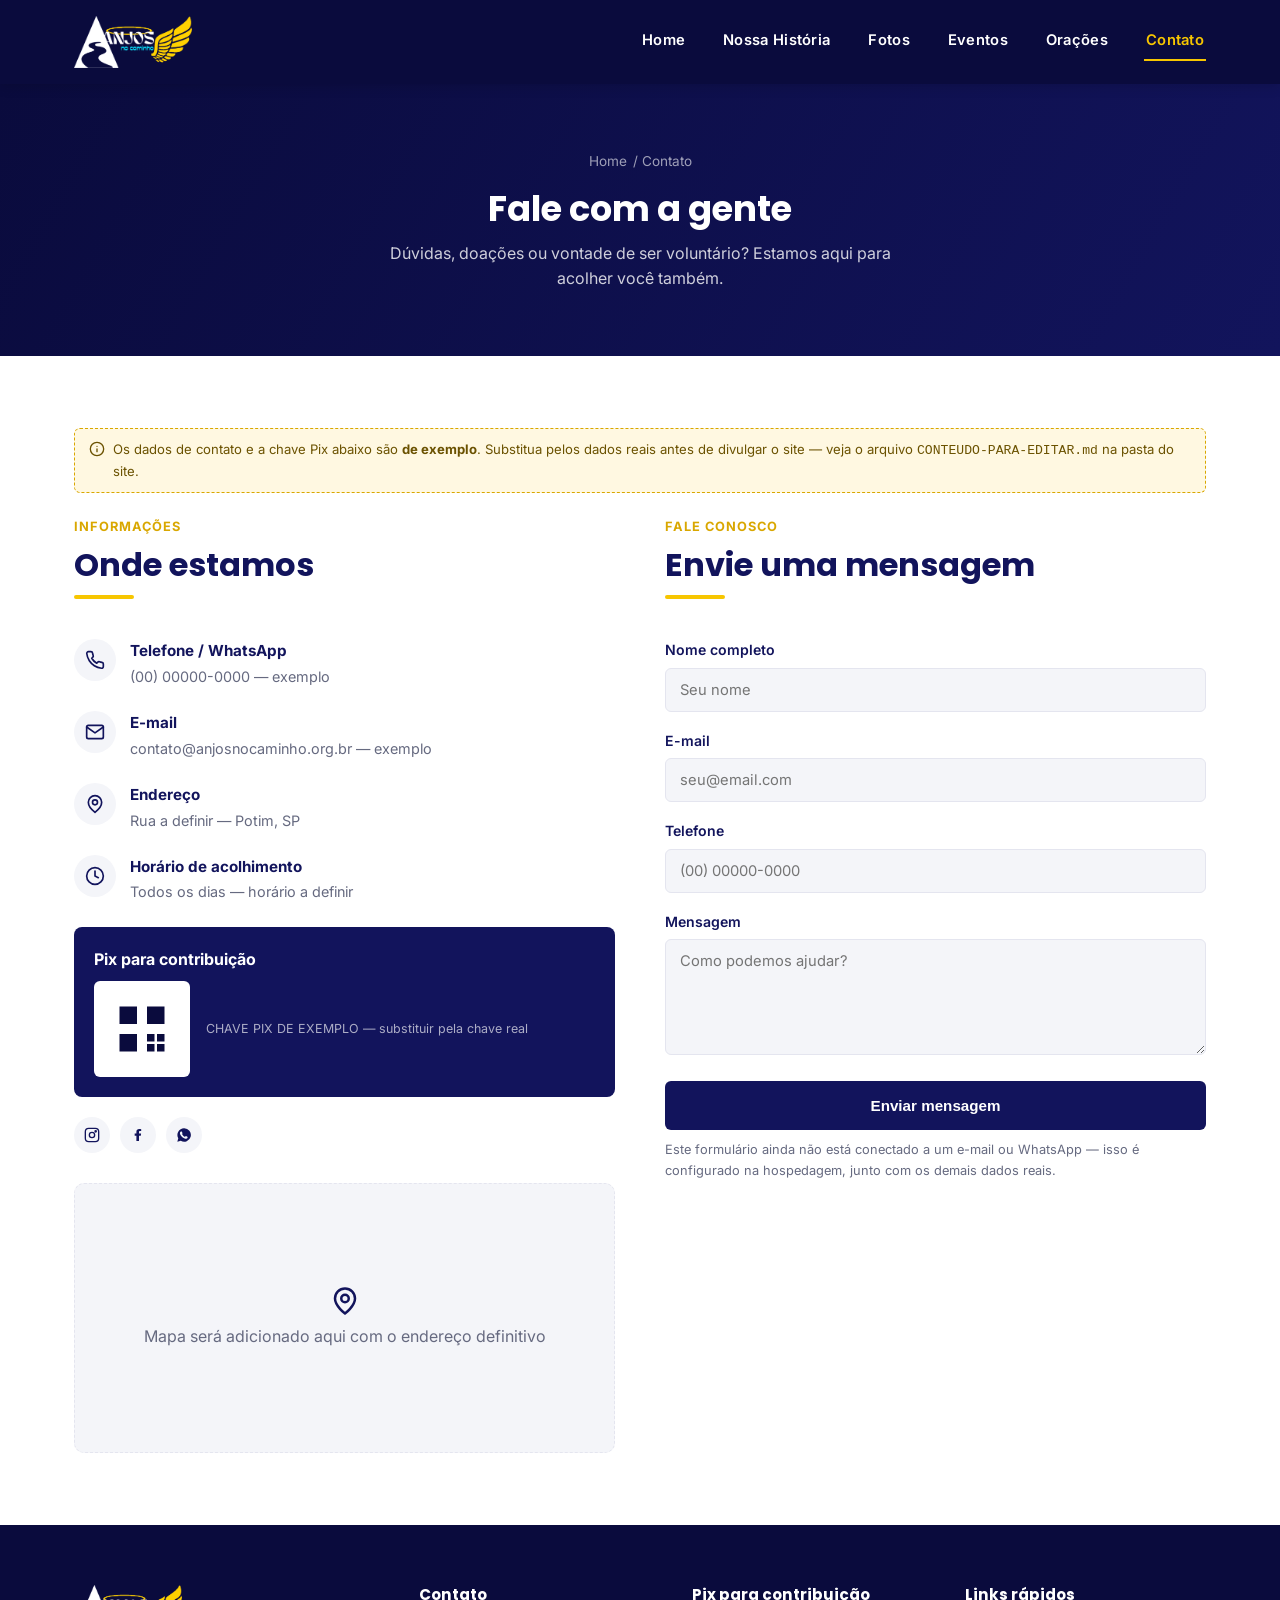
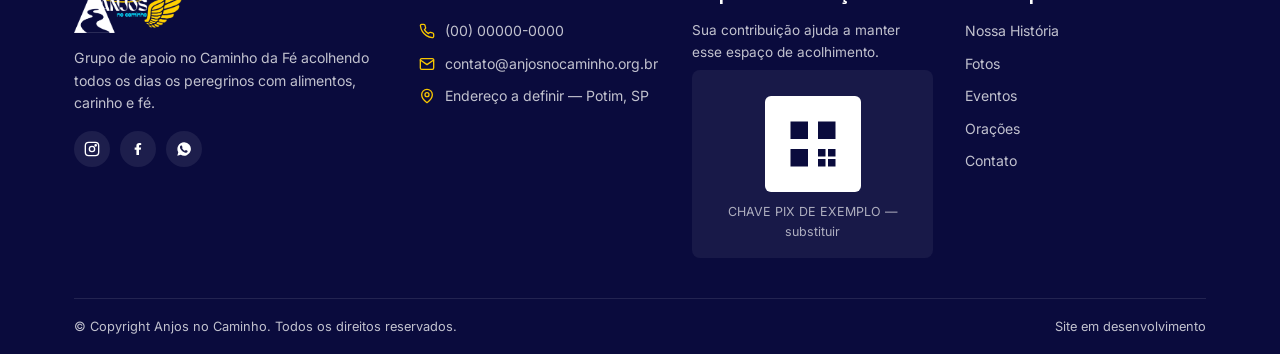
==== contato.html @ d67cbb2f "Primeira versão do site Anjos no Caminho Site institucional em HTML/CSS/JS puro com Home, Nossa Hist" ====
<!DOCTYPE html>
<html lang="pt-BR">
<head>
<meta charset="UTF-8">
<meta name="viewport" content="width=device-width, initial-scale=1.0">
<title>Contato | Anjos no Caminho</title>
<meta name="description" content="Fale com o grupo Anjos no Caminho, seja voluntário ou contribua com o projeto.">
<link rel="icon" href="images/logo-cor.png">
<link rel="preconnect" href="https://fonts.googleapis.com">
<link href="https://fonts.googleapis.com/css2?family=Inter:wght@400;500;600;700&family=Poppins:wght@600;700&display=swap" rel="stylesheet">
<link rel="stylesheet" href="css/style.css">
</head>
<body>

<header class="site-header">
  <div class="container">
    <a href="index.html" class="logo">
      <img src="images/logo-claro.png" alt="Anjos no Caminho">
    </a>
    <nav class="main-nav">
      <a href="index.html">Home</a>
      <a href="historia.html">Nossa História</a>
      <a href="fotos.html">Fotos</a>
      <a href="eventos.html">Eventos</a>
      <a href="oracoes.html">Orações</a>
      <a href="contato.html">Contato</a>
    </nav>
    <button class="nav-toggle" aria-label="Abrir menu"><span></span><span></span><span></span></button>
  </div>
</header>

<section class="page-hero">
  <div class="container">
    <div class="breadcrumb"><a href="index.html">Home</a> / Contato</div>
    <h1>Fale com a gente</h1>
    <p>Dúvidas, doações ou vontade de ser voluntário? Estamos aqui para acolher você também.</p>
  </div>
</section>

<section>
  <div class="container">

    <div class="edit-note">
      <svg viewBox="0 0 24 24" fill="none" stroke="currentColor" stroke-width="2" stroke-linecap="round" stroke-linejoin="round"><circle cx="12" cy="12" r="10"/><path d="M12 16v-4M12 8h.01"/></svg>
      <span>Os dados de contato e a chave Pix abaixo são <strong>de exemplo</strong>. Substitua pelos dados reais antes de divulgar o site — veja o arquivo <code>CONTEUDO-PARA-EDITAR.md</code> na pasta do site.</span>
    </div>

    <div class="contact-layout">

      <div>
        <div class="section-head left">
          <span class="eyebrow">Informações</span>
          <h2>Onde estamos</h2>
          <div class="underline"></div>
        </div>
        <ul class="contact-info-list">
          <li>
            <span class="icon-badge"><svg viewBox="0 0 24 24" fill="none" stroke="currentColor" stroke-width="2" stroke-linecap="round" stroke-linejoin="round"><path d="M22 16.92v3a2 2 0 0 1-2.18 2 19.79 19.79 0 0 1-8.63-3.07 19.5 19.5 0 0 1-6-6 19.79 19.79 0 0 1-3.07-8.67A2 2 0 0 1 4.11 2h3a2 2 0 0 1 2 1.72c.127.96.362 1.903.7 2.81a2 2 0 0 1-.45 2.11L8.09 9.91a16 16 0 0 0 6 6l1.27-1.27a2 2 0 0 1 2.11-.45c.907.338 1.85.573 2.81.7A2 2 0 0 1 22 16.92z"/></svg></span>
            <div><strong>Telefone / WhatsApp</strong><span>(00) 00000-0000 — exemplo</span></div>
          </li>
          <li>
            <span class="icon-badge"><svg viewBox="0 0 24 24" fill="none" stroke="currentColor" stroke-width="2" stroke-linecap="round" stroke-linejoin="round"><path d="M4 4h16a2 2 0 0 1 2 2v12a2 2 0 0 1-2 2H4a2 2 0 0 1-2-2V6a2 2 0 0 1 2-2z"/><path d="m22 6-10 7L2 6"/></svg></span>
            <div><strong>E-mail</strong><span>contato@anjosnocaminho.org.br — exemplo</span></div>
          </li>
          <li>
            <span class="icon-badge"><svg viewBox="0 0 24 24" fill="none" stroke="currentColor" stroke-width="2" stroke-linecap="round" stroke-linejoin="round"><path d="M20 10c0 6-8 12-8 12s-8-6-8-12a8 8 0 0 1 16 0Z"/><circle cx="12" cy="10" r="3"/></svg></span>
            <div><strong>Endereço</strong><span>Rua a definir — Potim, SP</span></div>
          </li>
          <li>
            <span class="icon-badge"><svg viewBox="0 0 24 24" fill="none" stroke="currentColor" stroke-width="2" stroke-linecap="round" stroke-linejoin="round"><circle cx="12" cy="12" r="10"/><path d="M12 6v6l4 2"/></svg></span>
            <div><strong>Horário de acolhimento</strong><span>Todos os dias — horário a definir</span></div>
          </li>
        </ul>

        <div class="pix-box" style="text-align:left;padding:20px;background:var(--navy);">
          <strong style="color:#fff;display:block;margin-bottom:8px;">Pix para contribuição</strong>
          <div style="display:flex;gap:16px;align-items:center;">
            <div class="pix-qr" style="margin:0;flex-shrink:0;"><svg viewBox="0 0 24 24" fill="currentColor"><rect x="3" y="3" width="7" height="7"/><rect x="14" y="3" width="7" height="7"/><rect x="3" y="14" width="7" height="7"/><rect x="14" y="14" width="3" height="3"/><rect x="18" y="14" width="3" height="3"/><rect x="14" y="18" width="3" height="3"/><rect x="18" y="18" width="3" height="3"/></svg></div>
            <div class="pix-key">CHAVE PIX DE EXEMPLO — substituir pela chave real</div>
          </div>
        </div>

        <div class="social-icons" style="margin-top:20px;">
          <a href="#" aria-label="Instagram" style="background:var(--bg-light);"><svg viewBox="0 0 24 24" fill="none" stroke="var(--navy)" stroke-width="2" stroke-linecap="round" stroke-linejoin="round"><rect x="2" y="2" width="20" height="20" rx="5"/><circle cx="12" cy="12" r="4"/><circle cx="17.5" cy="6.5" r="1"/></svg></a>
          <a href="#" aria-label="Facebook" style="background:var(--bg-light);"><svg viewBox="0 0 24 24" fill="var(--navy)"><path d="M13.5 21v-8h2.7l.4-3.2h-3.1V7.7c0-.9.3-1.6 1.6-1.6h1.7V3.2C15.9 3.1 14.9 3 13.7 3c-2.4 0-4.1 1.5-4.1 4.2v2.6H7v3.2h2.6V21h3.9Z"/></svg></a>
          <a href="#" aria-label="WhatsApp" style="background:var(--bg-light);"><svg viewBox="0 0 24 24" fill="var(--navy)"><path d="M12 2a10 10 0 0 0-8.6 15L2 22l5.2-1.4A10 10 0 1 0 12 2Zm5.6 14.3c-.2.7-1.4 1.3-2 1.4-.5.1-1.1.1-1.8-.1-.4-.1-1-.3-1.7-.6-3-1.3-4.9-4.3-5-4.5-.1-.2-1.2-1.6-1.2-3s.7-2.1 1-2.4c.3-.3.6-.4.8-.4h.6c.2 0 .4 0 .6.5l.8 2c.1.2.1.4 0 .6l-.4.5c-.1.2-.3.3-.1.6.2.3.8 1.3 1.7 2.1 1.1 1 2.1 1.4 2.4 1.5.3.1.5.1.6-.1l.6-.7c.2-.3.4-.2.6-.1l1.8.9c.2.1.4.2.4.4 0 .2 0 .9-.2 1.4Z"/></svg></a>
        </div>

        <div class="map-placeholder">
          <svg viewBox="0 0 24 24" fill="none" stroke="currentColor" stroke-width="2" stroke-linecap="round" stroke-linejoin="round"><path d="M20 10c0 6-8 12-8 12s-8-6-8-12a8 8 0 0 1 16 0Z"/><circle cx="12" cy="10" r="3"/></svg>
          <span>Mapa será adicionado aqui com o endereço definitivo</span>
        </div>
      </div>

      <div>
        <div class="section-head left">
          <span class="eyebrow">Fale conosco</span>
          <h2>Envie uma mensagem</h2>
          <div class="underline"></div>
        </div>
        <form class="contact-form">
          <div class="form-group">
            <label for="nome">Nome completo</label>
            <input type="text" id="nome" name="nome" placeholder="Seu nome" required>
          </div>
          <div class="form-group">
            <label for="email">E-mail</label>
            <input type="email" id="email" name="email" placeholder="seu@email.com" required>
          </div>
          <div class="form-group">
            <label for="telefone">Telefone</label>
            <input type="tel" id="telefone" name="telefone" placeholder="(00) 00000-0000">
          </div>
          <div class="form-group">
            <label for="mensagem">Mensagem</label>
            <textarea id="mensagem" name="mensagem" rows="5" placeholder="Como podemos ajudar?" required></textarea>
          </div>
          <button type="submit" class="btn btn-navy btn-block">Enviar mensagem</button>
          <p class="form-note form-note-status" style="display:none;color:var(--navy);font-weight:600;"></p>
          <p class="form-note">Este formulário ainda não está conectado a um e-mail ou WhatsApp — isso é configurado na hospedagem, junto com os demais dados reais.</p>
        </form>
      </div>

    </div>
  </div>
</section>

<footer class="site-footer">
  <div class="container">
    <div class="footer-grid">
      <div class="footer-about">
        <img src="images/logo-claro.png" alt="Anjos no Caminho">
        <p>Grupo de apoio no Caminho da Fé acolhendo todos os dias os peregrinos com alimentos, carinho e fé.</p>
        <div class="social-icons">
          <a href="#" aria-label="Instagram"><svg viewBox="0 0 24 24" fill="none" stroke="currentColor" stroke-width="2" stroke-linecap="round" stroke-linejoin="round"><rect x="2" y="2" width="20" height="20" rx="5"/><circle cx="12" cy="12" r="4"/><circle cx="17.5" cy="6.5" r="1"/></svg></a>
          <a href="#" aria-label="Facebook"><svg viewBox="0 0 24 24" fill="currentColor"><path d="M13.5 21v-8h2.7l.4-3.2h-3.1V7.7c0-.9.3-1.6 1.6-1.6h1.7V3.2C15.9 3.1 14.9 3 13.7 3c-2.4 0-4.1 1.5-4.1 4.2v2.6H7v3.2h2.6V21h3.9Z"/></svg></a>
          <a href="#" aria-label="WhatsApp"><svg viewBox="0 0 24 24" fill="currentColor"><path d="M12 2a10 10 0 0 0-8.6 15L2 22l5.2-1.4A10 10 0 1 0 12 2Zm5.6 14.3c-.2.7-1.4 1.3-2 1.4-.5.1-1.1.1-1.8-.1-.4-.1-1-.3-1.7-.6-3-1.3-4.9-4.3-5-4.5-.1-.2-1.2-1.6-1.2-3s.7-2.1 1-2.4c.3-.3.6-.4.8-.4h.6c.2 0 .4 0 .6.5l.8 2c.1.2.1.4 0 .6l-.4.5c-.1.2-.3.3-.1.6.2.3.8 1.3 1.7 2.1 1.1 1 2.1 1.4 2.4 1.5.3.1.5.1.6-.1l.6-.7c.2-.3.4-.2.6-.1l1.8.9c.2.1.4.2.4.4 0 .2 0 .9-.2 1.4Z"/></svg></a>
        </div>
      </div>
      <div class="footer-col">
        <h4>Contato</h4>
        <ul class="footer-contact">
          <li><svg viewBox="0 0 24 24" fill="none" stroke="currentColor" stroke-width="2" stroke-linecap="round" stroke-linejoin="round"><path d="M22 16.92v3a2 2 0 0 1-2.18 2 19.79 19.79 0 0 1-8.63-3.07 19.5 19.5 0 0 1-6-6 19.79 19.79 0 0 1-3.07-8.67A2 2 0 0 1 4.11 2h3a2 2 0 0 1 2 1.72c.127.96.362 1.903.7 2.81a2 2 0 0 1-.45 2.11L8.09 9.91a16 16 0 0 0 6 6l1.27-1.27a2 2 0 0 1 2.11-.45c.907.338 1.85.573 2.81.7A2 2 0 0 1 22 16.92z"/></svg><span>(00) 00000-0000</span></li>
          <li><svg viewBox="0 0 24 24" fill="none" stroke="currentColor" stroke-width="2" stroke-linecap="round" stroke-linejoin="round"><path d="M4 4h16a2 2 0 0 1 2 2v12a2 2 0 0 1-2 2H4a2 2 0 0 1-2-2V6a2 2 0 0 1 2-2z"/><path d="m22 6-10 7L2 6"/></svg><span>contato@anjosnocaminho.org.br</span></li>
          <li><svg viewBox="0 0 24 24" fill="none" stroke="currentColor" stroke-width="2" stroke-linecap="round" stroke-linejoin="round"><path d="M20 10c0 6-8 12-8 12s-8-6-8-12a8 8 0 0 1 16 0Z"/><circle cx="12" cy="10" r="3"/></svg><span>Endereço a definir — Potim, SP</span></li>
        </ul>
      </div>
      <div class="footer-col">
        <h4>Pix para contribuição</h4>
        <p style="font-size:.85rem;margin-bottom:6px;">Sua contribuição ajuda a manter esse espaço de acolhimento.</p>
        <div class="pix-box">
          <div class="pix-qr"><svg viewBox="0 0 24 24" fill="currentColor"><rect x="3" y="3" width="7" height="7"/><rect x="14" y="3" width="7" height="7"/><rect x="3" y="14" width="7" height="7"/><rect x="14" y="14" width="3" height="3"/><rect x="18" y="14" width="3" height="3"/><rect x="14" y="18" width="3" height="3"/><rect x="18" y="18" width="3" height="3"/></svg></div>
          <div class="pix-key">CHAVE PIX DE EXEMPLO — substituir</div>
        </div>
      </div>
      <div class="footer-col">
        <h4>Links rápidos</h4>
        <ul>
          <li><a href="historia.html">Nossa História</a></li>
          <li><a href="fotos.html">Fotos</a></li>
          <li><a href="eventos.html">Eventos</a></li>
          <li><a href="oracoes.html">Orações</a></li>
          <li><a href="contato.html">Contato</a></li>
        </ul>
      </div>
    </div>
    <div class="footer-bottom">
      <span>&copy; Copyright Anjos no Caminho. Todos os direitos reservados.</span>
      <span>Site em desenvolvimento</span>
    </div>
  </div>
</footer>

<script src="js/main.js"></script>
</body>
</html>
---- css/style.css ----
/* =========================================================
   Anjos no Caminho — folha de estilo principal
   ========================================================= */

:root {
  --navy-deep: #0a0b3d;
  --navy: #12145c;
  --navy-light: #1d2080;
  --gold: #f7c600;
  --gold-dark: #d9a700;
  --bg-light: #f4f5f9;
  --white: #ffffff;
  --text: #262738;
  --text-light: #666a80;
  --border: #e4e5ef;

  --font-heading: 'Poppins', 'Segoe UI', sans-serif;
  --font-body: 'Inter', 'Segoe UI', sans-serif;

  --container: 1180px;
  --radius: 10px;
  --shadow: 0 10px 30px rgba(10, 11, 61, 0.08);
}

* {
  box-sizing: border-box;
  margin: 0;
  padding: 0;
}

html {
  scroll-behavior: smooth;
}

body {
  font-family: var(--font-body);
  color: var(--text);
  background: var(--white);
  line-height: 1.6;
  overflow-x: hidden;
}

img {
  max-width: 100%;
  display: block;
}

a {
  text-decoration: none;
  color: inherit;
}

ul {
  list-style: none;
}

h1, h2, h3, h4 {
  font-family: var(--font-heading);
  line-height: 1.25;
  color: var(--navy);
}

.container {
  width: 100%;
  max-width: var(--container);
  margin: 0 auto;
  padding: 0 24px;
}

section {
  padding: 72px 0;
}

.section-alt {
  background: var(--bg-light);
}

.section-head {
  text-align: center;
  margin-bottom: 40px;
}

.section-head h2 {
  font-size: 2rem;
  margin-bottom: 10px;
}

.section-head .underline {
  width: 60px;
  height: 4px;
  background: var(--gold);
  border-radius: 2px;
  margin: 0 auto;
}

.section-head.left {
  text-align: left;
}

.section-head.left .underline {
  margin: 0;
}

.eyebrow {
  display: inline-block;
  color: var(--gold-dark);
  font-weight: 700;
  letter-spacing: 0.08em;
  text-transform: uppercase;
  font-size: 0.8rem;
  margin-bottom: 8px;
}

/* ---------- Botões ---------- */
.btn {
  display: inline-flex;
  align-items: center;
  justify-content: center;
  gap: 8px;
  padding: 14px 28px;
  border-radius: 6px;
  font-weight: 600;
  font-size: 0.95rem;
  cursor: pointer;
  border: 2px solid transparent;
  transition: transform 0.15s ease, box-shadow 0.15s ease, background 0.15s ease, color 0.15s ease;
  white-space: nowrap;
}

.btn:hover {
  transform: translateY(-2px);
}

.btn-gold {
  background: var(--gold);
  color: var(--navy-deep);
}

.btn-gold:hover {
  background: var(--gold-dark);
  box-shadow: 0 8px 20px rgba(247, 198, 0, 0.35);
}

.btn-outline {
  background: transparent;
  border-color: var(--white);
  color: var(--white);
}

.btn-outline:hover {
  background: var(--white);
  color: var(--navy);
}

.btn-navy {
  background: var(--navy);
  color: var(--white);
}

.btn-navy:hover {
  background: var(--navy-light);
  box-shadow: 0 8px 20px rgba(18, 20, 92, 0.3);
}

.btn-block {
  width: 100%;
}

/* ---------- Header ---------- */
.site-header {
  background: var(--navy-deep);
  position: sticky;
  top: 0;
  z-index: 100;
  box-shadow: 0 2px 12px rgba(0, 0, 0, 0.15);
}

.site-header .container {
  display: flex;
  align-items: center;
  justify-content: space-between;
  height: 84px;
}

.logo {
  display: flex;
  align-items: center;
  gap: 10px;
}

.logo img {
  height: 52px;
  width: auto;
}

.main-nav {
  display: flex;
  align-items: center;
  gap: 34px;
}

.main-nav a {
  color: var(--white);
  font-weight: 600;
  font-size: 0.92rem;
  letter-spacing: 0.02em;
  padding: 6px 2px;
  border-bottom: 2px solid transparent;
  transition: color 0.15s ease, border-color 0.15s ease;
}

.main-nav a:hover,
.main-nav a.active {
  color: var(--gold);
  border-color: var(--gold);
}

.nav-toggle {
  display: none;
  flex-direction: column;
  gap: 5px;
  background: none;
  border: none;
  cursor: pointer;
  padding: 6px;
}

.nav-toggle span {
  width: 26px;
  height: 3px;
  background: var(--white);
  border-radius: 2px;
}

/* ---------- Hero (home) ---------- */
.hero {
  background:
    linear-gradient(120deg, rgba(10, 11, 61, 0.92) 10%, rgba(18, 20, 92, 0.8) 55%, rgba(90, 70, 10, 0.55) 100%),
    url('../images/banner_inicio.webp');
  background-size: cover;
  background-position: center 65%;
  color: var(--white);
  padding: 90px 0 100px;
  position: relative;
  overflow: hidden;
}

.hero::after {
  content: "";
  position: absolute;
  right: -80px;
  bottom: -80px;
  width: 420px;
  height: 420px;
  background: radial-gradient(circle, rgba(247, 198, 0, 0.25) 0%, transparent 70%);
  pointer-events: none;
}

.hero-inner {
  max-width: 620px;
}

.hero h1 {
  color: var(--white);
  font-size: 2.75rem;
  margin-bottom: 18px;
}

.hero h1 span {
  color: var(--gold);
}

.hero p {
  color: rgba(255, 255, 255, 0.85);
  font-size: 1.05rem;
  margin-bottom: 30px;
  max-width: 520px;
}

.hero-actions {
  display: flex;
  gap: 16px;
  flex-wrap: wrap;
}

/* ---------- Foto placeholder (fotos reais entram depois) ---------- */
.photo-placeholder {
  background: linear-gradient(150deg, var(--navy) 0%, var(--navy-light) 100%);
  color: rgba(255, 255, 255, 0.85);
  display: flex;
  flex-direction: column;
  align-items: center;
  justify-content: center;
  gap: 8px;
  text-align: center;
  border-radius: var(--radius);
  aspect-ratio: 4 / 3;
  width: 100%;
  overflow: hidden;
  position: relative;
}

.photo-placeholder svg {
  width: 34px;
  height: 34px;
  opacity: 0.85;
}

.photo-placeholder span {
  font-size: 0.78rem;
  font-weight: 600;
  letter-spacing: 0.02em;
  opacity: 0.85;
}

.photo-placeholder.tall {
  aspect-ratio: 3 / 4;
}

.photo-placeholder.wide {
  aspect-ratio: 16 / 9;
}

.photo-placeholder.square {
  aspect-ratio: 1 / 1;
}

/* ---------- Stats bar ---------- */
.stats-bar {
  background: var(--bg-light);
  padding: 40px 0;
}

.stats-grid {
  display: grid;
  grid-template-columns: repeat(4, 1fr);
  gap: 24px;
}

.stat-item {
  display: flex;
  align-items: center;
  gap: 14px;
}

.stat-icon {
  flex-shrink: 0;
  width: 44px;
  height: 44px;
  border-radius: 50%;
  background: var(--white);
  box-shadow: var(--shadow);
  display: flex;
  align-items: center;
  justify-content: center;
}

.stat-icon svg {
  width: 22px;
  height: 22px;
  color: var(--navy);
}

.stat-item strong {
  display: block;
  font-family: var(--font-heading);
  color: var(--navy);
  font-size: 1.05rem;
}

.stat-item span {
  color: var(--text-light);
  font-size: 0.88rem;
}

/* ---------- Grids de fotos/momentos ---------- */
.photo-grid {
  display: grid;
  grid-template-columns: repeat(4, 1fr);
  gap: 20px;
  margin-bottom: 30px;
}

.center-btn {
  display: flex;
  justify-content: center;
}

/* ---------- Faixa de doação ---------- */
.donate-banner {
  background: var(--navy);
  color: var(--white);
}

.donate-banner .container {
  display: flex;
  align-items: center;
  gap: 24px;
  flex-wrap: wrap;
  padding-top: 34px;
  padding-bottom: 34px;
}

.donate-icon {
  width: 56px;
  height: 56px;
  border-radius: 50%;
  background: rgba(247, 198, 0, 0.15);
  display: flex;
  align-items: center;
  justify-content: center;
  flex-shrink: 0;
}

.donate-icon svg {
  width: 28px;
  height: 28px;
  color: var(--gold);
}

.donate-text {
  flex: 1;
  min-width: 240px;
}

.donate-text p:first-child {
  color: rgba(255, 255, 255, 0.75);
  font-size: 0.9rem;
  margin-bottom: 4px;
}

.donate-text strong {
  display: block;
  font-family: var(--font-heading);
  font-size: 1.15rem;
  color: var(--white);
  font-weight: 600;
}

/* ---------- CTA história (home) ---------- */
.history-cta {
  position: relative;
  border-radius: var(--radius);
  overflow: hidden;
  min-height: 340px;
  display: flex;
  align-items: flex-end;
  background:
    linear-gradient(0deg, rgba(10, 11, 61, 0.88) 0%, rgba(10, 11, 61, 0.35) 55%, rgba(10, 11, 61, 0.55) 100%),
    url('../images/fundo_quemsomos.jpg');
  background-size: cover;
  background-position: center 25%;
}

.history-cta-content {
  padding: 40px;
  color: var(--white);
  display: flex;
  align-items: center;
  justify-content: space-between;
  width: 100%;
  gap: 20px;
  flex-wrap: wrap;
}

.history-cta-content h3 {
  color: var(--white);
  font-size: 1.6rem;
  max-width: 380px;
}

/* ---------- Cards de eventos ---------- */
.card-grid {
  display: grid;
  grid-template-columns: repeat(3, 1fr);
  gap: 24px;
  margin-bottom: 30px;
}

.event-card {
  background: var(--white);
  border: 1px solid var(--border);
  border-radius: var(--radius);
  overflow: hidden;
  box-shadow: var(--shadow);
  display: flex;
  flex-direction: column;
}

.event-card .photo-placeholder {
  border-radius: 0;
  aspect-ratio: 16 / 10;
}

.event-body {
  padding: 20px 22px 24px;
  display: flex;
  flex-direction: column;
  gap: 8px;
  flex: 1;
}

.event-date {
  display: inline-flex;
  align-items: center;
  gap: 6px;
  color: var(--gold-dark);
  font-size: 0.82rem;
  font-weight: 700;
}

.event-date svg {
  width: 14px;
  height: 14px;
}

.event-body h3 {
  font-size: 1.1rem;
}

.event-body p {
  color: var(--text-light);
  font-size: 0.92rem;
  flex: 1;
}

.event-more {
  color: var(--navy);
  font-weight: 700;
  font-size: 0.88rem;
  display: inline-flex;
  align-items: center;
  gap: 6px;
  margin-top: 4px;
  background: none;
  border: none;
  cursor: pointer;
  padding: 0;
  font-family: inherit;
}

.event-more svg {
  width: 14px;
  height: 14px;
  transition: transform 0.15s ease;
}

.event-more.open svg {
  transform: rotate(90deg);
}

.event-detail {
  display: none;
  color: var(--text-light);
  font-size: 0.88rem;
  border-top: 1px dashed var(--border);
  padding-top: 10px;
  margin-top: 4px;
}

.event-detail.open {
  display: block;
}

/* ---------- Cards de oração ---------- */
.prayer-card {
  background: var(--white);
  border: 1px solid var(--border);
  border-radius: var(--radius);
  padding: 28px 24px;
  box-shadow: var(--shadow);
  text-align: left;
}

.prayer-icon {
  display: inline-block;
  width: 48px;
  height: 48px;
  margin-bottom: 14px;
}

.prayer-icon svg {
  width: 100%;
  height: 100%;
  color: var(--gold-dark);
}

.prayer-card h3 {
  font-size: 1.1rem;
  margin-bottom: 8px;
}

.prayer-card p {
  color: var(--text-light);
  font-size: 0.92rem;
  margin-bottom: 4px;
}

.prayer-full {
  display: none;
  white-space: pre-line;
  color: var(--text);
  font-size: 0.92rem;
  border-top: 1px dashed var(--border);
  margin-top: 10px;
  padding-top: 10px;
}

.prayer-full.open {
  display: block;
}

.prayer-toggle {
  color: var(--navy);
  font-weight: 700;
  font-size: 0.88rem;
  background: none;
  border: none;
  cursor: pointer;
  padding: 0;
  font-family: inherit;
  display: inline-flex;
  align-items: center;
  gap: 6px;
  margin-top: 6px;
}

.prayer-toggle svg {
  width: 14px;
  height: 14px;
}

/* ---------- Footer ---------- */
.site-footer {
  background: var(--navy-deep);
  color: rgba(255, 255, 255, 0.75);
  padding-top: 60px;
}

.footer-grid {
  display: grid;
  grid-template-columns: 1.3fr 1fr 1fr 1fr;
  gap: 32px;
  padding-bottom: 40px;
}

.footer-about img {
  height: 48px;
  margin-bottom: 14px;
}

.footer-about p {
  font-size: 0.88rem;
  margin-bottom: 16px;
}

.social-icons {
  display: flex;
  gap: 10px;
}

.social-icons a {
  width: 36px;
  height: 36px;
  border-radius: 50%;
  background: rgba(255, 255, 255, 0.08);
  display: flex;
  align-items: center;
  justify-content: center;
  transition: background 0.15s ease;
}

.social-icons a:hover {
  background: var(--gold);
}

.social-icons svg {
  width: 16px;
  height: 16px;
  color: var(--white);
}

.footer-col h4 {
  color: var(--white);
  font-size: 0.95rem;
  margin-bottom: 16px;
}

.footer-col ul li {
  margin-bottom: 10px;
  font-size: 0.88rem;
}

.footer-col ul li a:hover {
  color: var(--gold);
}

.footer-contact li {
  display: flex;
  align-items: flex-start;
  gap: 10px;
}

.footer-contact svg {
  width: 16px;
  height: 16px;
  flex-shrink: 0;
  margin-top: 3px;
  color: var(--gold);
}

.pix-box {
  background: rgba(255, 255, 255, 0.06);
  border-radius: 8px;
  padding: 16px;
  text-align: center;
}

.pix-qr {
  width: 96px;
  height: 96px;
  background: var(--white);
  border-radius: 6px;
  margin: 10px auto;
  display: flex;
  align-items: center;
  justify-content: center;
}

.pix-qr svg {
  width: 60px;
  height: 60px;
  color: var(--navy-deep);
}

.pix-key {
  font-size: 0.78rem;
  overflow-wrap: break-word;
  color: rgba(255, 255, 255, 0.65);
}

.footer-bottom {
  border-top: 1px solid rgba(255, 255, 255, 0.1);
  padding: 18px 0;
  font-size: 0.8rem;
  display: flex;
  justify-content: space-between;
  flex-wrap: wrap;
  gap: 8px;
}

/* ---------- Banner interno (páginas internas) ---------- */
.page-hero {
  background: linear-gradient(120deg, var(--navy-deep) 0%, var(--navy) 100%);
  color: var(--white);
  padding: 64px 0;
  text-align: center;
}

.page-hero h1 {
  color: var(--white);
  font-size: 2.2rem;
  margin-bottom: 10px;
}

.page-hero p {
  color: rgba(255, 255, 255, 0.8);
  max-width: 560px;
  margin: 0 auto;
}

.breadcrumb {
  display: inline-flex;
  gap: 6px;
  color: rgba(255, 255, 255, 0.6);
  font-size: 0.85rem;
  margin-bottom: 14px;
}

.breadcrumb a:hover {
  color: var(--gold);
}

/* ---------- Placeholder de nota para o cliente ---------- */
.edit-note {
  background: #fff8e1;
  border: 1px dashed var(--gold-dark);
  color: #6b5200;
  font-size: 0.82rem;
  border-radius: 6px;
  padding: 10px 14px;
  margin-bottom: 20px;
  display: flex;
  gap: 8px;
  align-items: flex-start;
}

.edit-note svg {
  width: 16px;
  height: 16px;
  flex-shrink: 0;
  margin-top: 2px;
}

/* ---------- Filtros (página Fotos) ---------- */
.filter-bar {
  display: flex;
  gap: 10px;
  justify-content: center;
  flex-wrap: wrap;
  margin-bottom: 34px;
}

.filter-btn {
  background: var(--white);
  border: 1px solid var(--border);
  color: var(--text);
  padding: 9px 20px;
  border-radius: 999px;
  font-size: 0.85rem;
  font-weight: 600;
  cursor: pointer;
  transition: all 0.15s ease;
}

.filter-btn:hover {
  border-color: var(--gold);
}

.filter-btn.active {
  background: var(--navy);
  border-color: var(--navy);
  color: var(--white);
}

.photo-item {
  cursor: pointer;
}

/* ---------- Fotos reais (grade de momentos) ---------- */
.photo-thumb {
  display: block;
  width: 100%;
  aspect-ratio: 1 / 1;
  border-radius: var(--radius);
  overflow: hidden;
  border: none;
  padding: 0;
  cursor: pointer;
  background: var(--bg-light);
  position: relative;
}

.photo-thumb img {
  width: 100%;
  height: 100%;
  object-fit: cover;
  display: block;
  transition: transform 0.25s ease;
}

.photo-thumb:hover img {
  transform: scale(1.06);
}

.month-grid .photo-thumb:nth-child(n + 5) {
  display: none;
}

/* ---------- Lightbox / galeria com navegação ---------- */
.lightbox {
  position: fixed;
  inset: 0;
  background: rgba(10, 11, 61, 0.94);
  display: none;
  align-items: center;
  justify-content: center;
  z-index: 1000;
  padding: 70px 20px;
}

.lightbox.open {
  display: flex;
}

.lightbox-box {
  position: relative;
  width: min(900px, 92vw);
  min-height: 200px;
  max-height: 82vh;
  display: flex;
  align-items: center;
  justify-content: center;
  background: rgba(255, 255, 255, 0.04);
  border-radius: 8px;
}

.lightbox-box img {
  max-width: 100%;
  max-height: 82vh;
  border-radius: 8px;
  object-fit: contain;
  box-shadow: 0 20px 60px rgba(0, 0, 0, 0.5);
  opacity: 0;
  transition: opacity 0.2s ease;
}

.lightbox-box img.loaded {
  opacity: 1;
}

.lightbox-spinner {
  position: absolute;
  top: 50%;
  left: 50%;
  transform: translate(-50%, -50%);
  width: 40px;
  height: 40px;
  border-radius: 50%;
  border: 3px solid rgba(255, 255, 255, 0.2);
  border-top-color: var(--gold);
  animation: lightbox-spin 0.8s linear infinite;
}

.lightbox-box.loaded .lightbox-spinner {
  display: none;
}

@keyframes lightbox-spin {
  to { transform: rotate(360deg); }
}

.lightbox-close {
  position: absolute;
  top: 20px;
  right: 24px;
  color: var(--white);
  font-size: 2rem;
  background: none;
  border: none;
  cursor: pointer;
  line-height: 1;
  z-index: 2;
}

.lightbox-nav {
  position: absolute;
  top: 50%;
  transform: translateY(-50%);
  width: 48px;
  height: 48px;
  border-radius: 50%;
  background: rgba(255, 255, 255, 0.1);
  border: none;
  color: var(--white);
  cursor: pointer;
  display: flex;
  align-items: center;
  justify-content: center;
  transition: background 0.15s ease;
}

.lightbox-nav:hover {
  background: var(--gold);
  color: var(--navy-deep);
}

.lightbox-nav svg {
  width: 22px;
  height: 22px;
}

.lightbox-prev {
  left: 16px;
}

.lightbox-next {
  right: 16px;
}

.lightbox-counter {
  position: absolute;
  bottom: 22px;
  left: 50%;
  transform: translateX(-50%);
  color: rgba(255, 255, 255, 0.75);
  font-size: 0.85rem;
  font-weight: 600;
  letter-spacing: 0.03em;
}

@media (max-width: 600px) {
  .lightbox-nav { width: 40px; height: 40px; }
  .lightbox-prev { left: 6px; }
  .lightbox-next { right: 6px; }
}

/* ---------- Formulário de contato ---------- */
.contact-layout {
  display: grid;
  grid-template-columns: 1fr 1fr;
  gap: 50px;
  align-items: start;
}

.form-group {
  margin-bottom: 18px;
}

.form-group label {
  display: block;
  font-size: 0.88rem;
  font-weight: 600;
  margin-bottom: 6px;
  color: var(--navy);
}

.form-group input,
.form-group textarea {
  width: 100%;
  padding: 12px 14px;
  border: 1px solid var(--border);
  border-radius: 6px;
  font-family: inherit;
  font-size: 0.92rem;
  background: var(--bg-light);
}

.form-group input:focus,
.form-group textarea:focus {
  outline: 2px solid var(--gold);
  background: var(--white);
}

.form-note {
  font-size: 0.8rem;
  color: var(--text-light);
  margin-top: 10px;
}

.contact-info-list li {
  display: flex;
  gap: 14px;
  margin-bottom: 22px;
  align-items: flex-start;
}

.contact-info-list .icon-badge {
  width: 42px;
  height: 42px;
  border-radius: 50%;
  background: var(--bg-light);
  display: flex;
  align-items: center;
  justify-content: center;
  flex-shrink: 0;
}

.contact-info-list .icon-badge svg {
  width: 20px;
  height: 20px;
  color: var(--navy);
}

.contact-info-list strong {
  display: block;
  color: var(--navy);
  font-size: 0.95rem;
}

.contact-info-list span {
  color: var(--text-light);
  font-size: 0.9rem;
}

.map-placeholder {
  margin-top: 30px;
  border-radius: var(--radius);
  background: var(--bg-light);
  border: 1px dashed var(--border);
  aspect-ratio: 16/8;
  display: flex;
  flex-direction: column;
  align-items: center;
  justify-content: center;
  gap: 8px;
  color: var(--text-light);
  text-align: center;
  padding: 20px;
}

.map-placeholder svg {
  width: 30px;
  height: 30px;
  color: var(--navy);
}

/* ---------- História (linha do tempo) ---------- */
.history-text p {
  margin-bottom: 16px;
  color: var(--text-light);
}

.timeline {
  margin-top: 40px;
  display: flex;
  flex-direction: column;
  gap: 26px;
}

.timeline-item {
  display: flex;
  gap: 20px;
}

.timeline-dot {
  width: 14px;
  height: 14px;
  border-radius: 50%;
  background: var(--gold);
  margin-top: 6px;
  flex-shrink: 0;
  box-shadow: 0 0 0 4px rgba(247, 198, 0, 0.2);
}

.timeline-item h4 {
  font-size: 1rem;
  margin-bottom: 4px;
}

.timeline-item p {
  color: var(--text-light);
  font-size: 0.92rem;
}

/* ---------- Responsivo ---------- */
@media (max-width: 992px) {
  .stats-grid { grid-template-columns: repeat(2, 1fr); }
  .photo-grid { grid-template-columns: repeat(2, 1fr); }
  .card-grid { grid-template-columns: repeat(2, 1fr); }
  .footer-grid { grid-template-columns: 1fr 1fr; }
  .contact-layout { grid-template-columns: 1fr; }
  .hero h1 { font-size: 2.3rem; }
}

@media (max-width: 768px) {
  .main-nav {
    position: fixed;
    top: 84px;
    left: 0;
    right: 0;
    background: var(--navy-deep);
    flex-direction: column;
    align-items: flex-start;
    gap: 0;
    padding: 10px 24px 20px;
    transform: translateY(-140%);
    transition: transform 0.2s ease;
    max-height: calc(100vh - 84px);
    overflow-y: auto;
  }

  .main-nav.open {
    transform: translateY(0);
  }

  .main-nav a {
    padding: 12px 0;
    width: 100%;
    border-bottom: 1px solid rgba(255, 255, 255, 0.08);
  }

  .nav-toggle {
    display: flex;
  }

  .photo-grid { grid-template-columns: repeat(2, 1fr); }
  .card-grid { grid-template-columns: 1fr; }
  .footer-grid { grid-template-columns: 1fr 1fr; }
  .history-cta-content { flex-direction: column; align-items: flex-start; }
}

@media (max-width: 520px) {
  section { padding: 52px 0; }
  .stats-grid { grid-template-columns: 1fr; }
  .photo-grid { grid-template-columns: 1fr 1fr; gap: 12px; }
  .footer-grid { grid-template-columns: 1fr; }
  .hero h1 { font-size: 1.9rem; }
  .hero-actions { flex-direction: column; align-items: stretch; }
  .donate-banner .container { flex-direction: column; align-items: flex-start; }
}
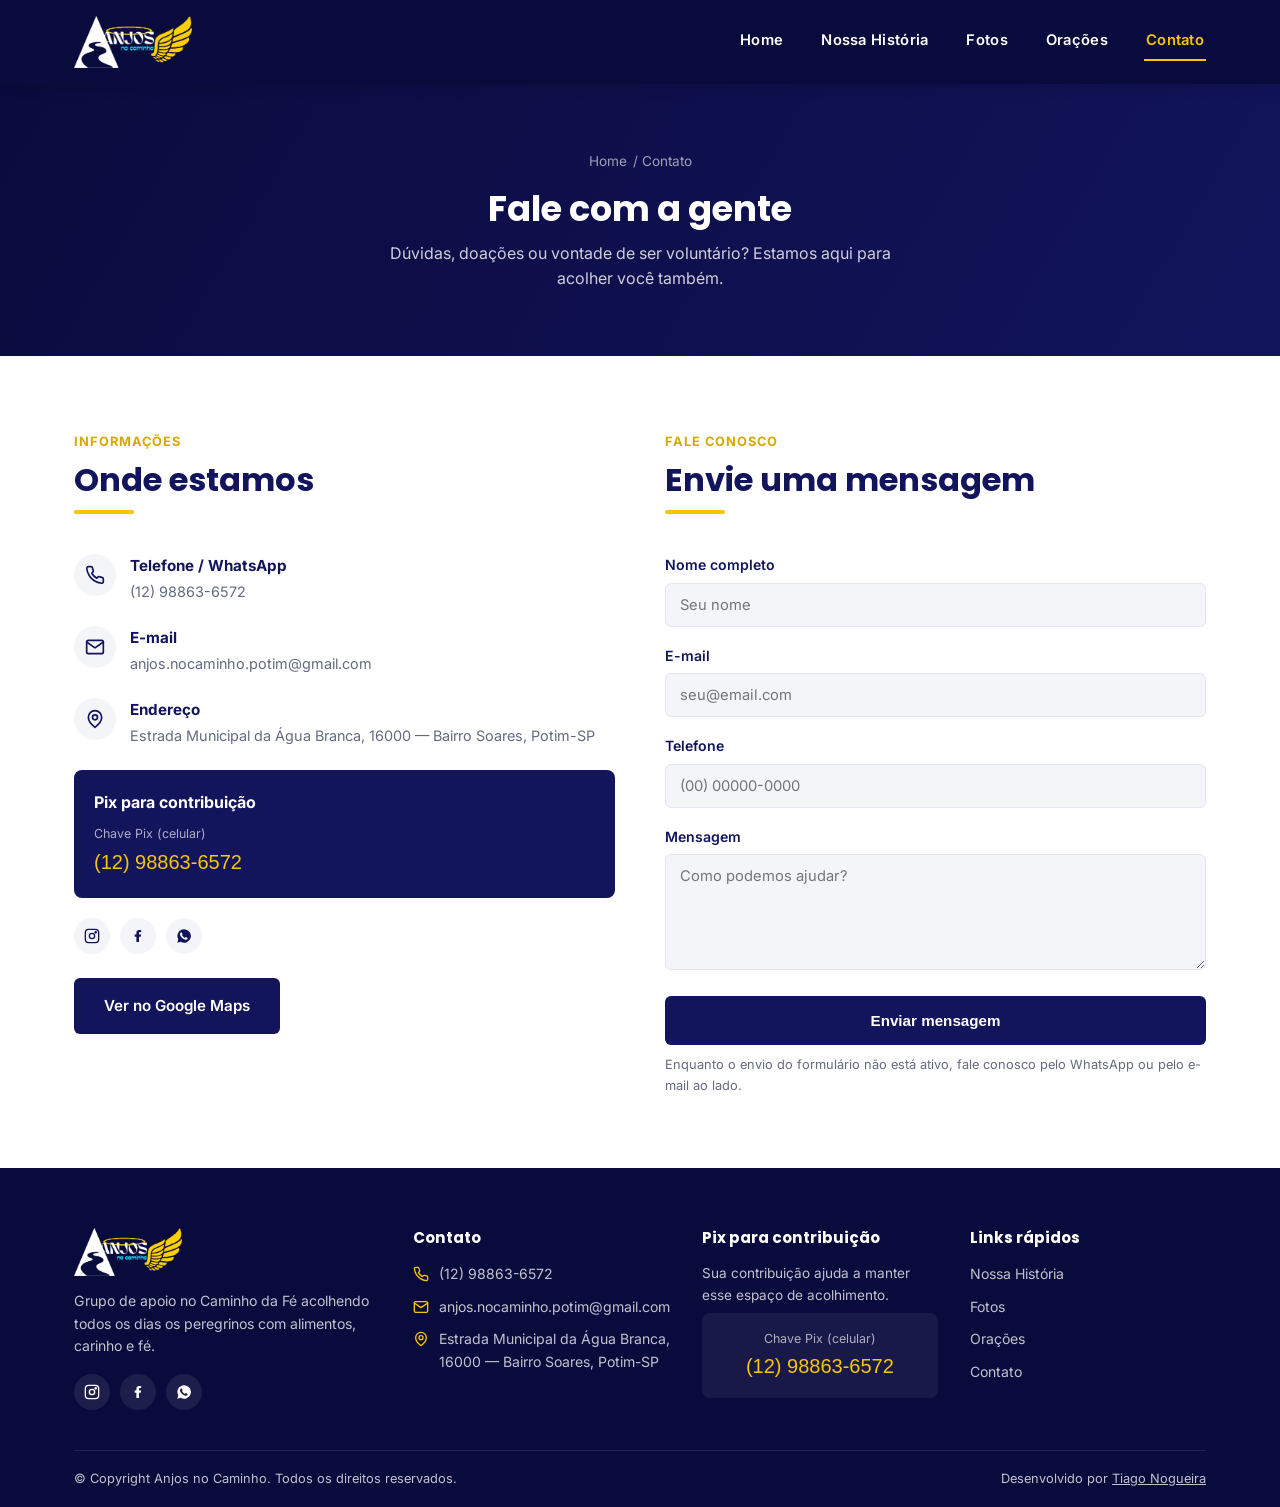
==== commit b832ee60: "Fotos por mês, modal de orações, dados reais e remoção de Eventos Home exibe os 2 meses de fotos mai" ====
--- a/contato.html
+++ b/contato.html
@@ -21,7 +21,6 @@
       <a href="index.html">Home</a>
       <a href="historia.html">Nossa História</a>
       <a href="fotos.html">Fotos</a>
-      <a href="eventos.html">Eventos</a>
       <a href="oracoes.html">Orações</a>
       <a href="contato.html">Contato</a>
     </nav>
@@ -40,11 +39,6 @@
 <section>
   <div class="container">
 
-    <div class="edit-note">
-      <svg viewBox="0 0 24 24" fill="none" stroke="currentColor" stroke-width="2" stroke-linecap="round" stroke-linejoin="round"><circle cx="12" cy="12" r="10"/><path d="M12 16v-4M12 8h.01"/></svg>
-      <span>Os dados de contato e a chave Pix abaixo são <strong>de exemplo</strong>. Substitua pelos dados reais antes de divulgar o site — veja o arquivo <code>CONTEUDO-PARA-EDITAR.md</code> na pasta do site.</span>
-    </div>
-
     <div class="contact-layout">
 
       <div>
@@ -56,40 +50,27 @@
         <ul class="contact-info-list">
           <li>
             <span class="icon-badge"><svg viewBox="0 0 24 24" fill="none" stroke="currentColor" stroke-width="2" stroke-linecap="round" stroke-linejoin="round"><path d="M22 16.92v3a2 2 0 0 1-2.18 2 19.79 19.79 0 0 1-8.63-3.07 19.5 19.5 0 0 1-6-6 19.79 19.79 0 0 1-3.07-8.67A2 2 0 0 1 4.11 2h3a2 2 0 0 1 2 1.72c.127.96.362 1.903.7 2.81a2 2 0 0 1-.45 2.11L8.09 9.91a16 16 0 0 0 6 6l1.27-1.27a2 2 0 0 1 2.11-.45c.907.338 1.85.573 2.81.7A2 2 0 0 1 22 16.92z"/></svg></span>
-            <div><strong>Telefone / WhatsApp</strong><span>(00) 00000-0000 — exemplo</span></div>
+            <div><strong>Telefone / WhatsApp</strong><span><a href="tel:+5512988636572">(12) 98863-6572</a></span></div>
           </li>
           <li>
             <span class="icon-badge"><svg viewBox="0 0 24 24" fill="none" stroke="currentColor" stroke-width="2" stroke-linecap="round" stroke-linejoin="round"><path d="M4 4h16a2 2 0 0 1 2 2v12a2 2 0 0 1-2 2H4a2 2 0 0 1-2-2V6a2 2 0 0 1 2-2z"/><path d="m22 6-10 7L2 6"/></svg></span>
-            <div><strong>E-mail</strong><span>contato@anjosnocaminho.org.br — exemplo</span></div>
+            <div><strong>E-mail</strong><span><a href="mailto:anjos.nocaminho.potim@gmail.com">anjos.nocaminho.potim@gmail.com</a></span></div>
           </li>
           <li>
             <span class="icon-badge"><svg viewBox="0 0 24 24" fill="none" stroke="currentColor" stroke-width="2" stroke-linecap="round" stroke-linejoin="round"><path d="M20 10c0 6-8 12-8 12s-8-6-8-12a8 8 0 0 1 16 0Z"/><circle cx="12" cy="10" r="3"/></svg></span>
-            <div><strong>Endereço</strong><span>Rua a definir — Potim, SP</span></div>
-          </li>
-          <li>
-            <span class="icon-badge"><svg viewBox="0 0 24 24" fill="none" stroke="currentColor" stroke-width="2" stroke-linecap="round" stroke-linejoin="round"><circle cx="12" cy="12" r="10"/><path d="M12 6v6l4 2"/></svg></span>
-            <div><strong>Horário de acolhimento</strong><span>Todos os dias — horário a definir</span></div>
+            <div><strong>Endereço</strong><span>Estrada Municipal da Água Branca, 16000 — Bairro Soares, Potim-SP</span></div>
           </li>
         </ul>
 
-        <div class="pix-box" style="text-align:left;padding:20px;background:var(--navy);">
-          <strong style="color:#fff;display:block;margin-bottom:8px;">Pix para contribuição</strong>
-          <div style="display:flex;gap:16px;align-items:center;">
-            <div class="pix-qr" style="margin:0;flex-shrink:0;"><svg viewBox="0 0 24 24" fill="currentColor"><rect x="3" y="3" width="7" height="7"/><rect x="14" y="3" width="7" height="7"/><rect x="3" y="14" width="7" height="7"/><rect x="14" y="14" width="3" height="3"/><rect x="18" y="14" width="3" height="3"/><rect x="14" y="18" width="3" height="3"/><rect x="18" y="18" width="3" height="3"/></svg></div>
-            <div class="pix-key">CHAVE PIX DE EXEMPLO — substituir pela chave real</div>
-          </div>
+        <div class="pix-box" style="text-align:left;padding:20px;background:var(--navy);"><strong style="color:#fff;display:block;margin-bottom:8px;">Pix para contribuição</strong><div class="pix-label">Chave Pix (celular)</div><div class="pix-number">(12) 98863-6572</div></div>
+
+        <div class="social-icons" style="margin-top:20px;">
+          <a href="https://www.instagram.com/anjosnocaminho_potim_sp/" target="_blank" rel="noopener" aria-label="Instagram" style="background:var(--bg-light);"><svg viewBox="0 0 24 24" fill="none" stroke="var(--navy)" stroke-width="2" stroke-linecap="round" stroke-linejoin="round"><rect x="2" y="2" width="20" height="20" rx="5"/><circle cx="12" cy="12" r="4"/><circle cx="17.5" cy="6.5" r="1"/></svg></a>
+          <a href="https://www.facebook.com/profile.php?id=100094612785842" target="_blank" rel="noopener" aria-label="Facebook" style="background:var(--bg-light);"><svg viewBox="0 0 24 24" fill="var(--navy)"><path d="M13.5 21v-8h2.7l.4-3.2h-3.1V7.7c0-.9.3-1.6 1.6-1.6h1.7V3.2C15.9 3.1 14.9 3 13.7 3c-2.4 0-4.1 1.5-4.1 4.2v2.6H7v3.2h2.6V21h3.9Z"/></svg></a>
+          <a href="https://wa.me/5512988636572" target="_blank" rel="noopener" aria-label="WhatsApp" style="background:var(--bg-light);"><svg viewBox="0 0 24 24" fill="var(--navy)"><path d="M12 2a10 10 0 0 0-8.6 15L2 22l5.2-1.4A10 10 0 1 0 12 2Zm5.6 14.3c-.2.7-1.4 1.3-2 1.4-.5.1-1.1.1-1.8-.1-.4-.1-1-.3-1.7-.6-3-1.3-4.9-4.3-5-4.5-.1-.2-1.2-1.6-1.2-3s.7-2.1 1-2.4c.3-.3.6-.4.8-.4h.6c.2 0 .4 0 .6.5l.8 2c.1.2.1.4 0 .6l-.4.5c-.1.2-.3.3-.1.6.2.3.8 1.3 1.7 2.1 1.1 1 2.1 1.4 2.4 1.5.3.1.5.1.6-.1l.6-.7c.2-.3.4-.2.6-.1l1.8.9c.2.1.4.2.4.4 0 .2 0 .9-.2 1.4Z"/></svg></a>
         </div>
 
-        <div class="social-icons" style="margin-top:20px;">
-          <a href="#" aria-label="Instagram" style="background:var(--bg-light);"><svg viewBox="0 0 24 24" fill="none" stroke="var(--navy)" stroke-width="2" stroke-linecap="round" stroke-linejoin="round"><rect x="2" y="2" width="20" height="20" rx="5"/><circle cx="12" cy="12" r="4"/><circle cx="17.5" cy="6.5" r="1"/></svg></a>
-          <a href="#" aria-label="Facebook" style="background:var(--bg-light);"><svg viewBox="0 0 24 24" fill="var(--navy)"><path d="M13.5 21v-8h2.7l.4-3.2h-3.1V7.7c0-.9.3-1.6 1.6-1.6h1.7V3.2C15.9 3.1 14.9 3 13.7 3c-2.4 0-4.1 1.5-4.1 4.2v2.6H7v3.2h2.6V21h3.9Z"/></svg></a>
-          <a href="#" aria-label="WhatsApp" style="background:var(--bg-light);"><svg viewBox="0 0 24 24" fill="var(--navy)"><path d="M12 2a10 10 0 0 0-8.6 15L2 22l5.2-1.4A10 10 0 1 0 12 2Zm5.6 14.3c-.2.7-1.4 1.3-2 1.4-.5.1-1.1.1-1.8-.1-.4-.1-1-.3-1.7-.6-3-1.3-4.9-4.3-5-4.5-.1-.2-1.2-1.6-1.2-3s.7-2.1 1-2.4c.3-.3.6-.4.8-.4h.6c.2 0 .4 0 .6.5l.8 2c.1.2.1.4 0 .6l-.4.5c-.1.2-.3.3-.1.6.2.3.8 1.3 1.7 2.1 1.1 1 2.1 1.4 2.4 1.5.3.1.5.1.6-.1l.6-.7c.2-.3.4-.2.6-.1l1.8.9c.2.1.4.2.4.4 0 .2 0 .9-.2 1.4Z"/></svg></a>
-        </div>
-
-        <div class="map-placeholder">
-          <svg viewBox="0 0 24 24" fill="none" stroke="currentColor" stroke-width="2" stroke-linecap="round" stroke-linejoin="round"><path d="M20 10c0 6-8 12-8 12s-8-6-8-12a8 8 0 0 1 16 0Z"/><circle cx="12" cy="10" r="3"/></svg>
-          <span>Mapa será adicionado aqui com o endereço definitivo</span>
-        </div>
+        <a class="btn btn-navy" style="margin-top:24px;" href="https://www.google.com/maps/search/?api=1&query=Estrada%20Municipal%20da%20%C3%81gua%20Branca%2C%2016000%2C%20Soares%2C%20Potim%20-%20SP" target="_blank" rel="noopener">Ver no Google Maps</a>
       </div>
 
       <div>
@@ -117,7 +98,7 @@
           </div>
           <button type="submit" class="btn btn-navy btn-block">Enviar mensagem</button>
           <p class="form-note form-note-status" style="display:none;color:var(--navy);font-weight:600;"></p>
-          <p class="form-note">Este formulário ainda não está conectado a um e-mail ou WhatsApp — isso é configurado na hospedagem, junto com os demais dados reais.</p>
+          <p class="form-note">Enquanto o envio do formulário não está ativo, fale conosco pelo WhatsApp ou pelo e-mail ao lado.</p>
         </form>
       </div>
 
@@ -132,33 +113,29 @@
         <img src="images/logo-claro.png" alt="Anjos no Caminho">
         <p>Grupo de apoio no Caminho da Fé acolhendo todos os dias os peregrinos com alimentos, carinho e fé.</p>
         <div class="social-icons">
-          <a href="#" aria-label="Instagram"><svg viewBox="0 0 24 24" fill="none" stroke="currentColor" stroke-width="2" stroke-linecap="round" stroke-linejoin="round"><rect x="2" y="2" width="20" height="20" rx="5"/><circle cx="12" cy="12" r="4"/><circle cx="17.5" cy="6.5" r="1"/></svg></a>
-          <a href="#" aria-label="Facebook"><svg viewBox="0 0 24 24" fill="currentColor"><path d="M13.5 21v-8h2.7l.4-3.2h-3.1V7.7c0-.9.3-1.6 1.6-1.6h1.7V3.2C15.9 3.1 14.9 3 13.7 3c-2.4 0-4.1 1.5-4.1 4.2v2.6H7v3.2h2.6V21h3.9Z"/></svg></a>
-          <a href="#" aria-label="WhatsApp"><svg viewBox="0 0 24 24" fill="currentColor"><path d="M12 2a10 10 0 0 0-8.6 15L2 22l5.2-1.4A10 10 0 1 0 12 2Zm5.6 14.3c-.2.7-1.4 1.3-2 1.4-.5.1-1.1.1-1.8-.1-.4-.1-1-.3-1.7-.6-3-1.3-4.9-4.3-5-4.5-.1-.2-1.2-1.6-1.2-3s.7-2.1 1-2.4c.3-.3.6-.4.8-.4h.6c.2 0 .4 0 .6.5l.8 2c.1.2.1.4 0 .6l-.4.5c-.1.2-.3.3-.1.6.2.3.8 1.3 1.7 2.1 1.1 1 2.1 1.4 2.4 1.5.3.1.5.1.6-.1l.6-.7c.2-.3.4-.2.6-.1l1.8.9c.2.1.4.2.4.4 0 .2 0 .9-.2 1.4Z"/></svg></a>
+          <a href="https://www.instagram.com/anjosnocaminho_potim_sp/" target="_blank" rel="noopener" aria-label="Instagram"><svg viewBox="0 0 24 24" fill="none" stroke="currentColor" stroke-width="2" stroke-linecap="round" stroke-linejoin="round"><rect x="2" y="2" width="20" height="20" rx="5"/><circle cx="12" cy="12" r="4"/><circle cx="17.5" cy="6.5" r="1"/></svg></a>
+          <a href="https://www.facebook.com/profile.php?id=100094612785842" target="_blank" rel="noopener" aria-label="Facebook"><svg viewBox="0 0 24 24" fill="currentColor"><path d="M13.5 21v-8h2.7l.4-3.2h-3.1V7.7c0-.9.3-1.6 1.6-1.6h1.7V3.2C15.9 3.1 14.9 3 13.7 3c-2.4 0-4.1 1.5-4.1 4.2v2.6H7v3.2h2.6V21h3.9Z"/></svg></a>
+          <a href="https://wa.me/5512988636572" target="_blank" rel="noopener" aria-label="WhatsApp"><svg viewBox="0 0 24 24" fill="currentColor"><path d="M12 2a10 10 0 0 0-8.6 15L2 22l5.2-1.4A10 10 0 1 0 12 2Zm5.6 14.3c-.2.7-1.4 1.3-2 1.4-.5.1-1.1.1-1.8-.1-.4-.1-1-.3-1.7-.6-3-1.3-4.9-4.3-5-4.5-.1-.2-1.2-1.6-1.2-3s.7-2.1 1-2.4c.3-.3.6-.4.8-.4h.6c.2 0 .4 0 .6.5l.8 2c.1.2.1.4 0 .6l-.4.5c-.1.2-.3.3-.1.6.2.3.8 1.3 1.7 2.1 1.1 1 2.1 1.4 2.4 1.5.3.1.5.1.6-.1l.6-.7c.2-.3.4-.2.6-.1l1.8.9c.2.1.4.2.4.4 0 .2 0 .9-.2 1.4Z"/></svg></a>
         </div>
       </div>
       <div class="footer-col">
         <h4>Contato</h4>
         <ul class="footer-contact">
-          <li><svg viewBox="0 0 24 24" fill="none" stroke="currentColor" stroke-width="2" stroke-linecap="round" stroke-linejoin="round"><path d="M22 16.92v3a2 2 0 0 1-2.18 2 19.79 19.79 0 0 1-8.63-3.07 19.5 19.5 0 0 1-6-6 19.79 19.79 0 0 1-3.07-8.67A2 2 0 0 1 4.11 2h3a2 2 0 0 1 2 1.72c.127.96.362 1.903.7 2.81a2 2 0 0 1-.45 2.11L8.09 9.91a16 16 0 0 0 6 6l1.27-1.27a2 2 0 0 1 2.11-.45c.907.338 1.85.573 2.81.7A2 2 0 0 1 22 16.92z"/></svg><span>(00) 00000-0000</span></li>
-          <li><svg viewBox="0 0 24 24" fill="none" stroke="currentColor" stroke-width="2" stroke-linecap="round" stroke-linejoin="round"><path d="M4 4h16a2 2 0 0 1 2 2v12a2 2 0 0 1-2 2H4a2 2 0 0 1-2-2V6a2 2 0 0 1 2-2z"/><path d="m22 6-10 7L2 6"/></svg><span>contato@anjosnocaminho.org.br</span></li>
-          <li><svg viewBox="0 0 24 24" fill="none" stroke="currentColor" stroke-width="2" stroke-linecap="round" stroke-linejoin="round"><path d="M20 10c0 6-8 12-8 12s-8-6-8-12a8 8 0 0 1 16 0Z"/><circle cx="12" cy="10" r="3"/></svg><span>Endereço a definir — Potim, SP</span></li>
+          <li><svg viewBox="0 0 24 24" fill="none" stroke="currentColor" stroke-width="2" stroke-linecap="round" stroke-linejoin="round"><path d="M22 16.92v3a2 2 0 0 1-2.18 2 19.79 19.79 0 0 1-8.63-3.07 19.5 19.5 0 0 1-6-6 19.79 19.79 0 0 1-3.07-8.67A2 2 0 0 1 4.11 2h3a2 2 0 0 1 2 1.72c.127.96.362 1.903.7 2.81a2 2 0 0 1-.45 2.11L8.09 9.91a16 16 0 0 0 6 6l1.27-1.27a2 2 0 0 1 2.11-.45c.907.338 1.85.573 2.81.7A2 2 0 0 1 22 16.92z"/></svg><span><a href="tel:+5512988636572">(12) 98863-6572</a></span></li>
+          <li><svg viewBox="0 0 24 24" fill="none" stroke="currentColor" stroke-width="2" stroke-linecap="round" stroke-linejoin="round"><path d="M4 4h16a2 2 0 0 1 2 2v12a2 2 0 0 1-2 2H4a2 2 0 0 1-2-2V6a2 2 0 0 1 2-2z"/><path d="m22 6-10 7L2 6"/></svg><span><a href="mailto:anjos.nocaminho.potim@gmail.com">anjos.nocaminho.potim@gmail.com</a></span></li>
+          <li><svg viewBox="0 0 24 24" fill="none" stroke="currentColor" stroke-width="2" stroke-linecap="round" stroke-linejoin="round"><path d="M20 10c0 6-8 12-8 12s-8-6-8-12a8 8 0 0 1 16 0Z"/><circle cx="12" cy="10" r="3"/></svg><span>Estrada Municipal da Água Branca, 16000 — Bairro Soares, Potim-SP</span></li>
         </ul>
       </div>
       <div class="footer-col">
         <h4>Pix para contribuição</h4>
         <p style="font-size:.85rem;margin-bottom:6px;">Sua contribuição ajuda a manter esse espaço de acolhimento.</p>
-        <div class="pix-box">
-          <div class="pix-qr"><svg viewBox="0 0 24 24" fill="currentColor"><rect x="3" y="3" width="7" height="7"/><rect x="14" y="3" width="7" height="7"/><rect x="3" y="14" width="7" height="7"/><rect x="14" y="14" width="3" height="3"/><rect x="18" y="14" width="3" height="3"/><rect x="14" y="18" width="3" height="3"/><rect x="18" y="18" width="3" height="3"/></svg></div>
-          <div class="pix-key">CHAVE PIX DE EXEMPLO — substituir</div>
-        </div>
+        <div class="pix-box"><div class="pix-label">Chave Pix (celular)</div><div class="pix-number">(12) 98863-6572</div></div>
       </div>
       <div class="footer-col">
         <h4>Links rápidos</h4>
         <ul>
           <li><a href="historia.html">Nossa História</a></li>
           <li><a href="fotos.html">Fotos</a></li>
-          <li><a href="eventos.html">Eventos</a></li>
           <li><a href="oracoes.html">Orações</a></li>
           <li><a href="contato.html">Contato</a></li>
         </ul>
@@ -166,7 +143,7 @@
     </div>
     <div class="footer-bottom">
       <span>&copy; Copyright Anjos no Caminho. Todos os direitos reservados.</span>
-      <span>Site em desenvolvimento</span>
+      <span>Desenvolvido por <a href="https://www.instagram.com/tiago.cnog/" target="_blank" rel="noopener">Tiago Nogueira</a></span>
     </div>
   </div>
 </footer>
--- a/css/style.css
+++ b/css/style.css
@@ -437,6 +437,15 @@
   font-weight: 600;
 }
 
+/* ---------- Foto da página Nossa História ---------- */
+.history-photo {
+  width: 100%;
+  aspect-ratio: 3 / 4;
+  object-fit: cover;
+  border-radius: var(--radius);
+  box-shadow: var(--shadow);
+}
+
 /* ---------- CTA história (home) ---------- */
 .history-cta {
   position: relative;
@@ -630,6 +639,67 @@
   height: 14px;
 }
 
+/* ---------- Modal de oração ---------- */
+.prayer-modal {
+  position: fixed;
+  inset: 0;
+  background: rgba(10, 11, 61, 0.88);
+  display: none;
+  align-items: center;
+  justify-content: center;
+  z-index: 1100;
+  padding: 24px 16px;
+}
+
+.prayer-modal.open {
+  display: flex;
+}
+
+.prayer-modal-box {
+  position: relative;
+  background: var(--white);
+  border-radius: var(--radius);
+  width: min(640px, 100%);
+  max-height: 88vh;
+  overflow-y: auto;
+  padding: 36px 32px 32px;
+  border-top: 5px solid var(--gold);
+  box-shadow: 0 20px 60px rgba(0, 0, 0, 0.45);
+}
+
+.prayer-modal-box h3 {
+  font-size: 1.4rem;
+  margin-bottom: 16px;
+  padding-right: 32px;
+}
+
+.prayer-modal-text {
+  white-space: pre-line;
+  color: var(--text);
+  line-height: 1.8;
+  font-size: 1rem;
+}
+
+.prayer-modal-close {
+  position: absolute;
+  top: 10px;
+  right: 14px;
+  background: none;
+  border: none;
+  font-size: 2rem;
+  line-height: 1;
+  color: var(--navy);
+  cursor: pointer;
+}
+
+.prayer-modal-close:hover {
+  color: var(--gold-dark);
+}
+
+@media (max-width: 520px) {
+  .prayer-modal-box { padding: 32px 20px 24px; }
+}
+
 /* ---------- Footer ---------- */
 .site-footer {
   background: var(--navy-deep);
@@ -737,6 +807,32 @@
   font-size: 0.78rem;
   overflow-wrap: break-word;
   color: rgba(255, 255, 255, 0.65);
+}
+
+.pix-label {
+  font-size: 0.78rem;
+  color: rgba(255, 255, 255, 0.65);
+}
+
+.pix-number {
+  font-family: var(--font-heading);
+  font-size: 1.25rem;
+  color: var(--gold);
+  margin-top: 2px;
+}
+
+.footer-contact a:hover,
+.footer-bottom a:hover {
+  color: var(--gold);
+}
+
+.footer-bottom a {
+  text-decoration: underline;
+}
+
+.contact-info-list a:hover {
+  color: var(--navy);
+  text-decoration: underline;
 }
 
 .footer-bottom {
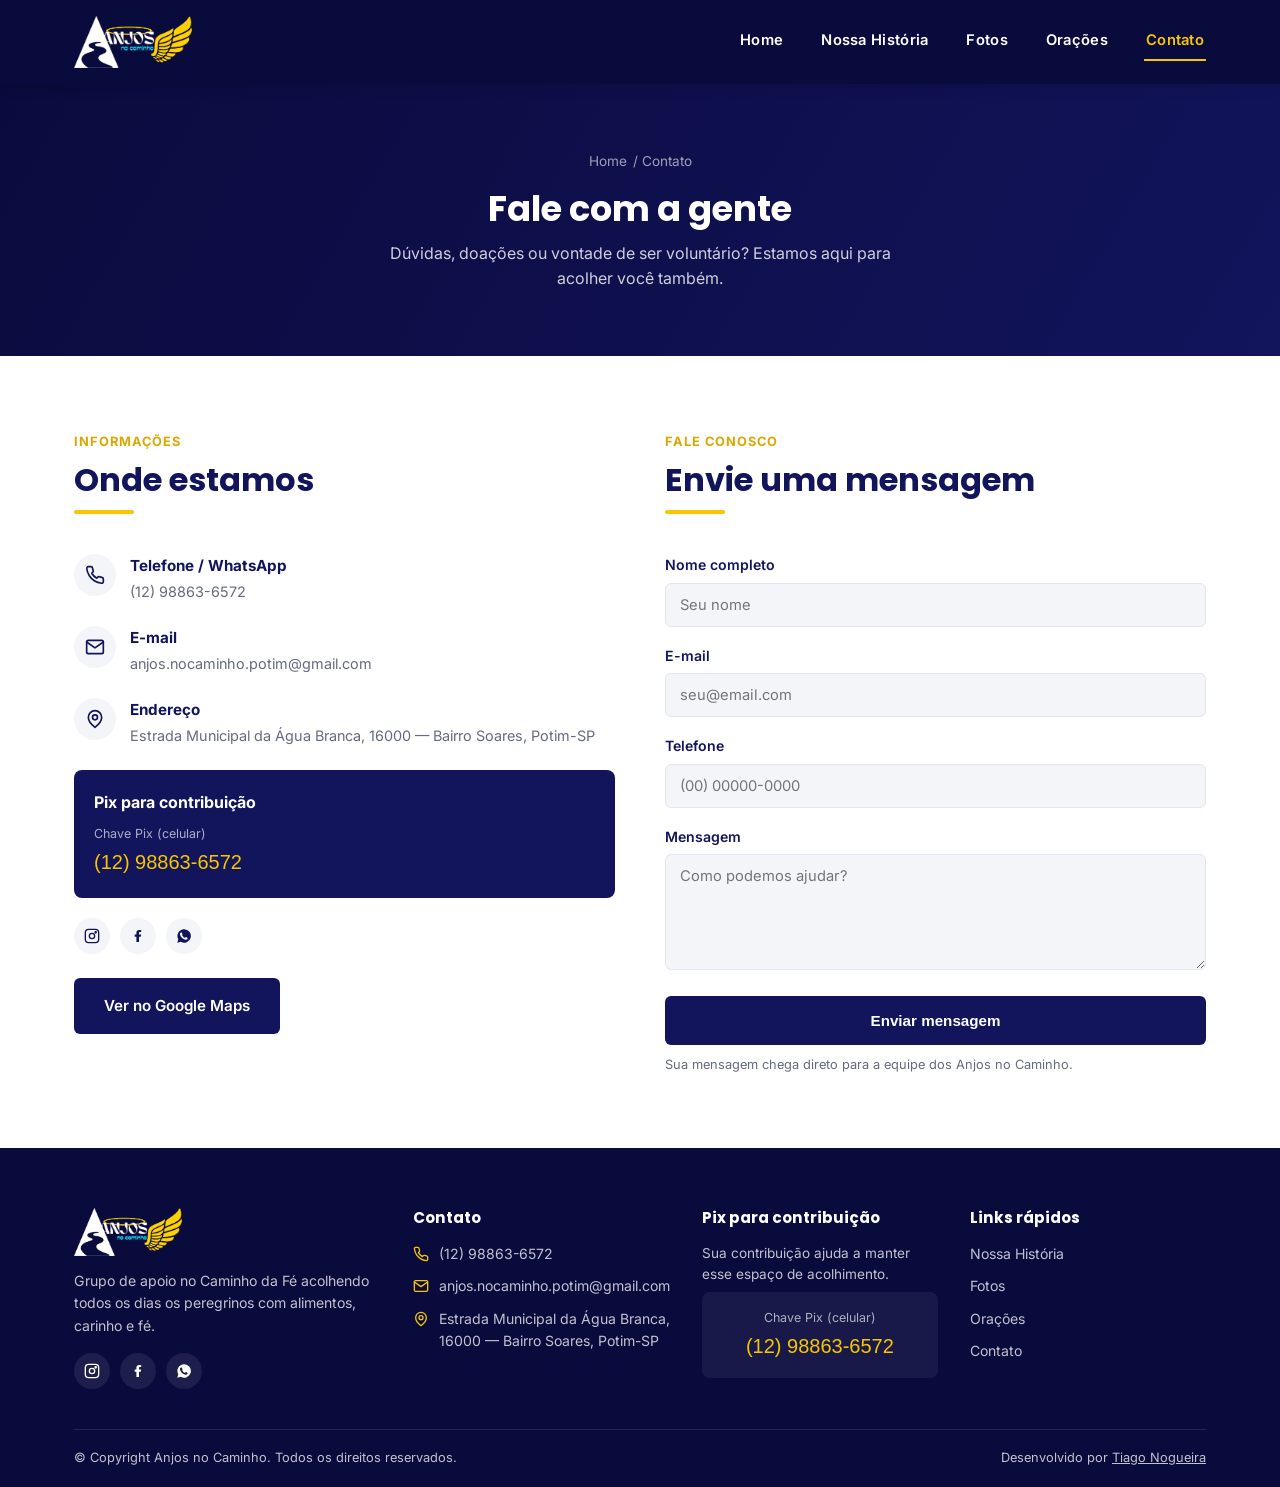
==== commit 3b614302: "Ativa envio do formulário de contato e adiciona arquivos de publicação Formulário envia por e-mail v" ====
--- a/contato.html
+++ b/contato.html
@@ -79,7 +79,8 @@
           <h2>Envie uma mensagem</h2>
           <div class="underline"></div>
         </div>
-        <form class="contact-form">
+        <form class="contact-form" action="enviar-contato.php" method="post">
+          <div style="position:absolute;left:-9999px;" aria-hidden="true"><label>Não preencha <input type="text" name="website" tabindex="-1" autocomplete="off"></label></div>
           <div class="form-group">
             <label for="nome">Nome completo</label>
             <input type="text" id="nome" name="nome" placeholder="Seu nome" required>
@@ -97,8 +98,8 @@
             <textarea id="mensagem" name="mensagem" rows="5" placeholder="Como podemos ajudar?" required></textarea>
           </div>
           <button type="submit" class="btn btn-navy btn-block">Enviar mensagem</button>
-          <p class="form-note form-note-status" style="display:none;color:var(--navy);font-weight:600;"></p>
-          <p class="form-note">Enquanto o envio do formulário não está ativo, fale conosco pelo WhatsApp ou pelo e-mail ao lado.</p>
+          <p class="form-note form-note-status" role="status" style="display:none;font-weight:600;"></p>
+          <p class="form-note">Sua mensagem chega direto para a equipe dos Anjos no Caminho.</p>
         </form>
       </div>
 
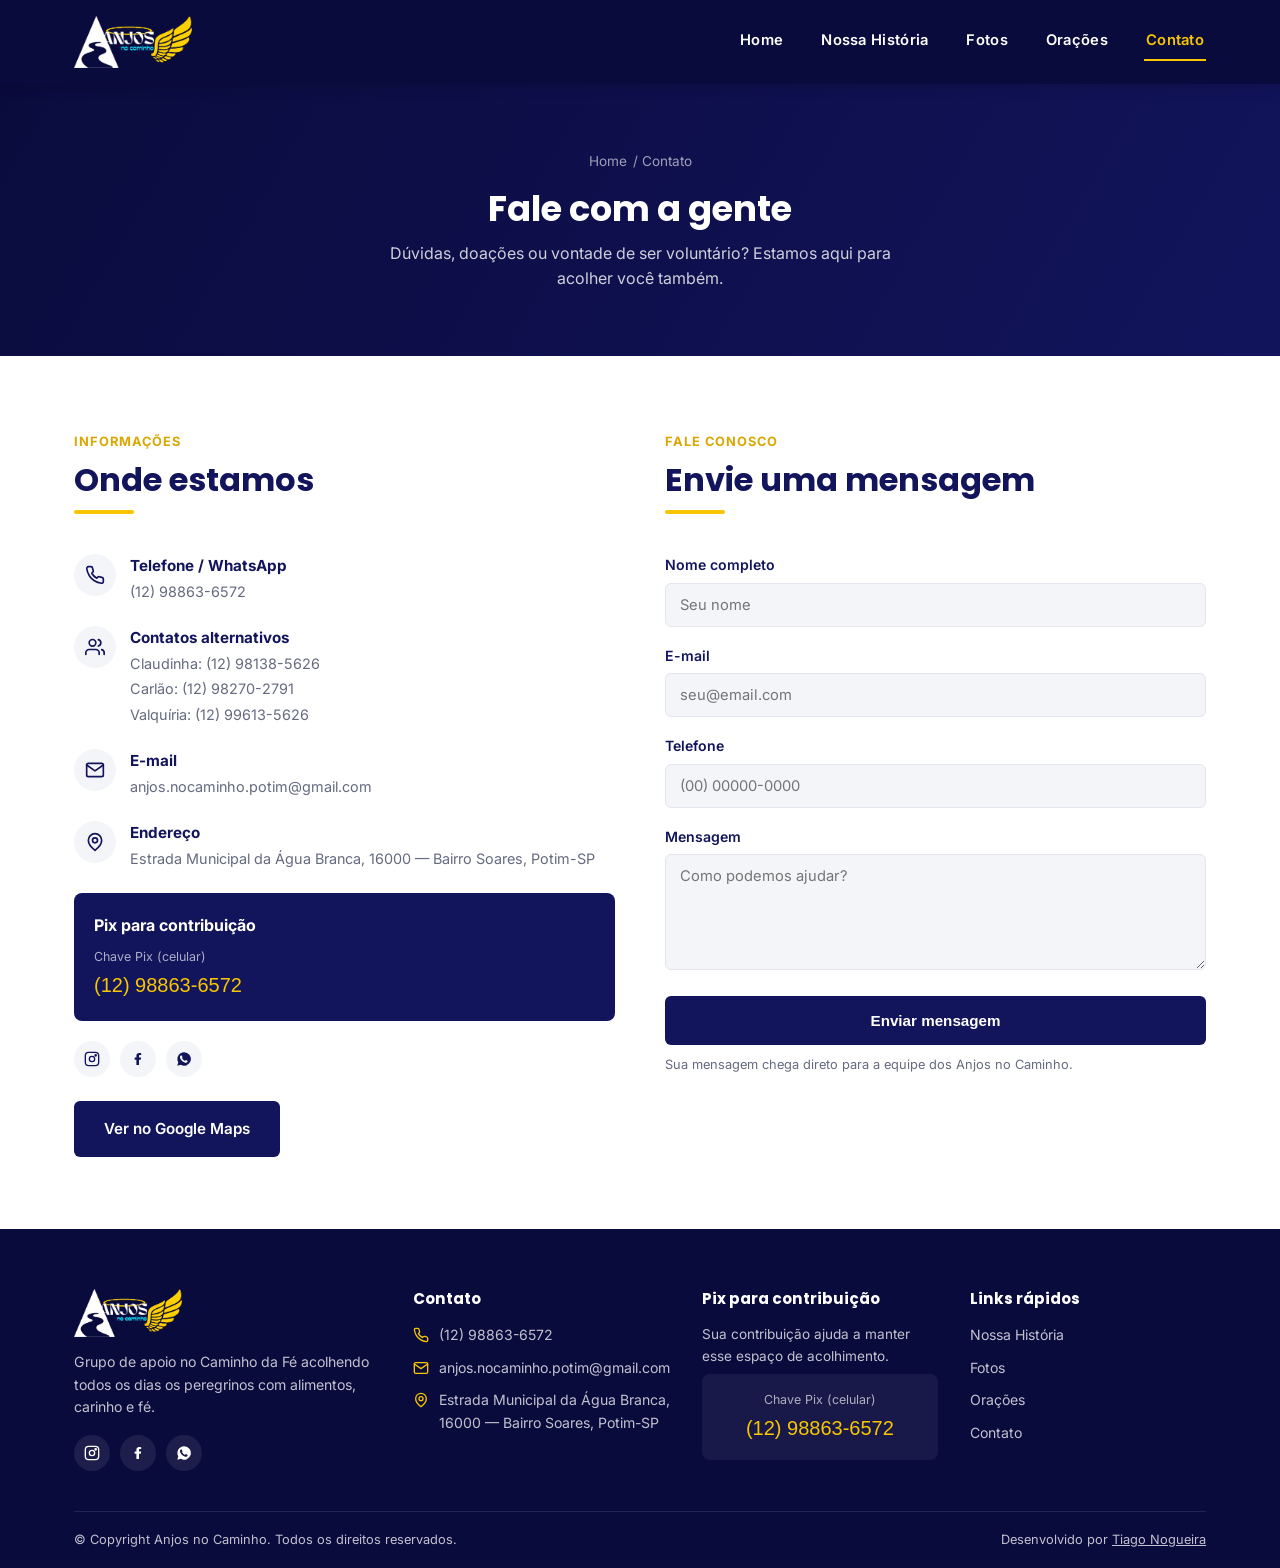
==== commit 1d1840d8: "Adiciona fotos de outubro, contatos alternativos e seção de doação Inclui o mês de outubro 2026 nas " ====
--- a/contato.html
+++ b/contato.html
@@ -51,6 +51,10 @@
           <li>
             <span class="icon-badge"><svg viewBox="0 0 24 24" fill="none" stroke="currentColor" stroke-width="2" stroke-linecap="round" stroke-linejoin="round"><path d="M22 16.92v3a2 2 0 0 1-2.18 2 19.79 19.79 0 0 1-8.63-3.07 19.5 19.5 0 0 1-6-6 19.79 19.79 0 0 1-3.07-8.67A2 2 0 0 1 4.11 2h3a2 2 0 0 1 2 1.72c.127.96.362 1.903.7 2.81a2 2 0 0 1-.45 2.11L8.09 9.91a16 16 0 0 0 6 6l1.27-1.27a2 2 0 0 1 2.11-.45c.907.338 1.85.573 2.81.7A2 2 0 0 1 22 16.92z"/></svg></span>
             <div><strong>Telefone / WhatsApp</strong><span><a href="tel:+5512988636572">(12) 98863-6572</a></span></div>
+          </li>
+          <li>
+            <span class="icon-badge"><svg viewBox="0 0 24 24" fill="none" stroke="currentColor" stroke-width="2" stroke-linecap="round" stroke-linejoin="round"><path d="M17 21v-2a4 4 0 0 0-4-4H5a4 4 0 0 0-4 4v2"/><circle cx="9" cy="7" r="4"/><path d="M23 21v-2a4 4 0 0 0-3-3.87"/><path d="M16 3.13a4 4 0 0 1 0 7.75"/></svg></span>
+            <div><strong>Contatos alternativos</strong><span>Claudinha: <a href="tel:+5512981385626">(12) 98138-5626</a><br>Carlão: <a href="tel:+5512982702791">(12) 98270-2791</a><br>Valquíria: <a href="tel:+5512996135626">(12) 99613-5626</a></span></div>
           </li>
           <li>
             <span class="icon-badge"><svg viewBox="0 0 24 24" fill="none" stroke="currentColor" stroke-width="2" stroke-linecap="round" stroke-linejoin="round"><path d="M4 4h16a2 2 0 0 1 2 2v12a2 2 0 0 1-2 2H4a2 2 0 0 1-2-2V6a2 2 0 0 1 2-2z"/><path d="m22 6-10 7L2 6"/></svg></span>
--- a/css/style.css
+++ b/css/style.css
@@ -444,6 +444,93 @@
   object-fit: cover;
   border-radius: var(--radius);
   box-shadow: var(--shadow);
+}
+
+/* ---------- Seção de doação (Nossa História) ---------- */
+.donation-section {
+  background: var(--navy);
+  color: var(--white);
+}
+
+.donation-head {
+  text-align: center;
+  margin-bottom: 36px;
+}
+
+.donation-head h2 {
+  color: var(--white);
+  font-size: 2.2rem;
+  margin-bottom: 14px;
+}
+
+.donation-pill {
+  display: inline-block;
+  background: var(--gold);
+  color: var(--navy-deep);
+  font-weight: 600;
+  padding: 8px 22px;
+  border-radius: 8px;
+}
+
+.donation-layout {
+  display: grid;
+  grid-template-columns: 1.1fr 1fr;
+  gap: 48px;
+  align-items: center;
+}
+
+.donation-text p {
+  color: rgba(255, 255, 255, 0.9);
+  font-size: 1.05rem;
+  margin-bottom: 18px;
+}
+
+.donation-text strong {
+  color: var(--gold);
+}
+
+.donation-pix {
+  display: inline-flex;
+  flex-direction: column;
+  gap: 4px;
+  background: rgba(255, 255, 255, 0.08);
+  border-left: 4px solid var(--gold);
+  border-radius: 8px;
+  padding: 14px 20px;
+  margin-top: 6px;
+}
+
+.donation-pix span {
+  font-size: 0.85rem;
+  color: rgba(255, 255, 255, 0.7);
+}
+
+.donation-pix strong {
+  font-family: var(--font-heading);
+  font-size: 1.5rem;
+  color: var(--gold);
+}
+
+.donation-photos {
+  display: flex;
+  gap: 16px;
+  justify-content: center;
+  align-items: center;
+}
+
+.donation-photos img {
+  width: 48%;
+  border: 8px solid var(--white);
+  border-radius: 4px;
+  box-shadow: 0 12px 30px rgba(0, 0, 0, 0.35);
+}
+
+.donation-photos img:first-child { transform: rotate(-4deg); }
+.donation-photos img:last-child { transform: rotate(3deg); }
+
+@media (max-width: 860px) {
+  .donation-layout { grid-template-columns: 1fr; gap: 32px; }
+  .donation-head h2 { font-size: 1.8rem; }
 }
 
 /* ---------- CTA história (home) ---------- */
